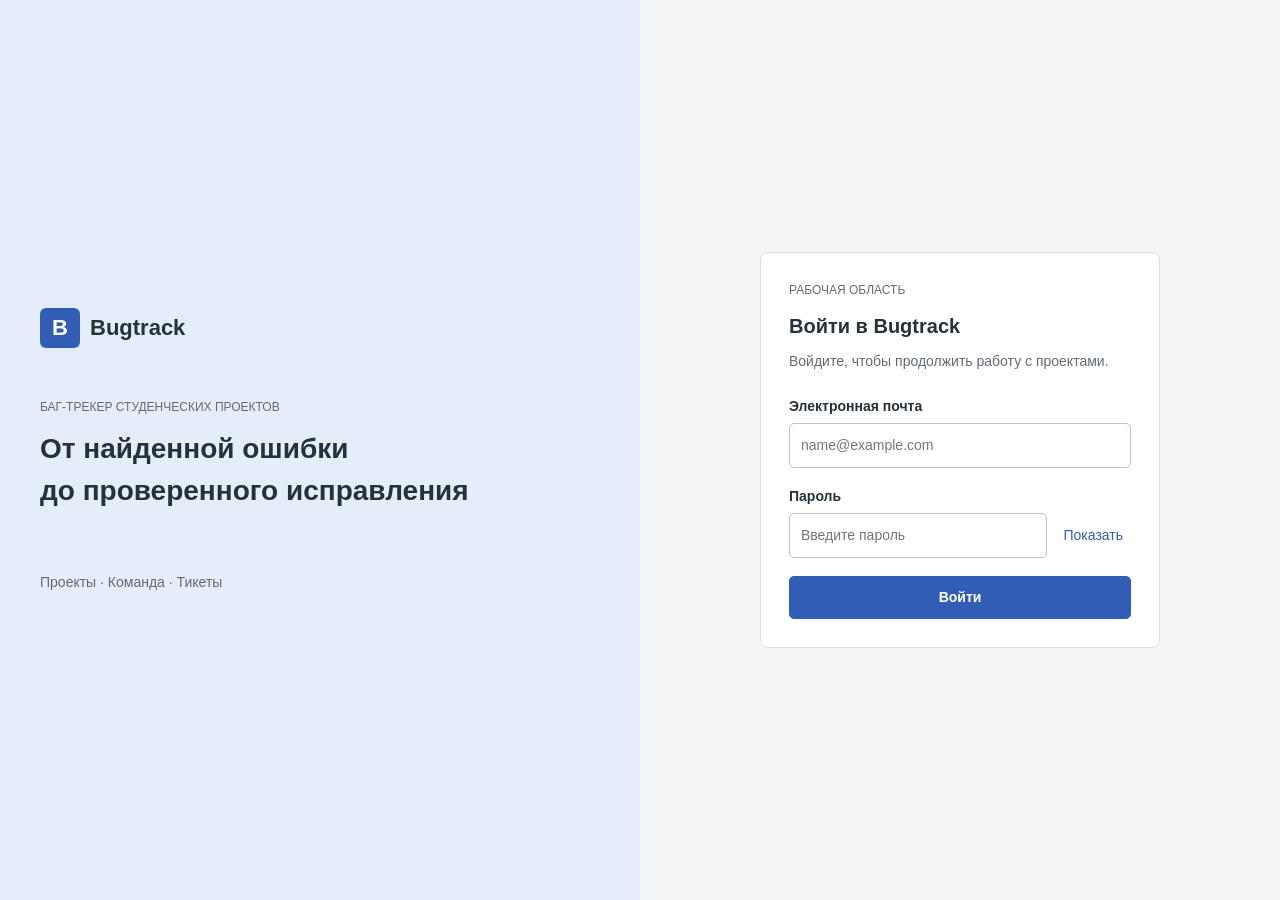
==== wwwroot/index.html @ 2fa844ab "first changes" ====
<!DOCTYPE html>
<html lang="ru">
<head>
    <meta charset="UTF-8">
    <meta name="viewport" content="width=device-width, initial-scale=1.0">
    <title>Вход — Bugtrack</title>
    <link rel="stylesheet" href="styles.css">
    <script src="app.js" defer></script>
</head>
<body class="login-page">
    <main class="login-layout">
        <section class="login-description">
            <a class="brand" href="index.html">
                <span class="brand-icon">B</span>
                <span>Bugtrack</span>
            </a>

            <div>
                <p class="eyebrow">БАГ-ТРЕКЕР СТУДЕНЧЕСКИХ ПРОЕКТОВ</p>
                <h1>От найденной ошибки<br>до проверенного исправления</h1>
            </div>

            <p class="login-footer">Проекты · Команда · Тикеты</p>
        </section>

        <section class="login-form-area">
            <div class="login-card">
                <p class="eyebrow">РАБОЧАЯ ОБЛАСТЬ</p>
                <h2>Войти в Bugtrack</h2>
                <p class="muted">
                    Войдите, чтобы продолжить работу с проектами.
                </p>

                <form id="login-form">
                    <div class="form-field">
                        <label for="email">Электронная почта</label>
                        <input
                            id="email"
                            type="email"
                            autocomplete="username"
                            placeholder="name@example.com"
                            required
                        >
                    </div>

                    <div class="form-field">
                        <label for="password">Пароль</label>

                        <div class="password-field">
                            <input
                                id="password"
                                type="password"
                                autocomplete="current-password"
                                placeholder="Введите пароль"
                                required
                            >

                            <button
                                id="toggle-password"
                                class="password-toggle"
                                type="button"
                                aria-controls="password"
                                aria-pressed="false"
                            >
                                Показать
                            </button>
                        </div>
                    </div>

                    <button class="button button-primary login-submit" type="submit">
                        Войти
                    </button>
                </form>
            </div>
        </section>
    </main>
</body>
</html>
---- wwwroot/styles.css ----
* {
    box-sizing: border-box;
}

body {
    margin: 0;
    font-family: Arial, sans-serif;
    font-size: 14px;
    line-height: 1.5;
    color: #263238;
    background: #f3f5f7;
}

h1,
h2,
p {
    margin: 0;
}

h1 {
    margin-bottom: 10px;
    font-size: 28px;
}

h2 {
    margin-bottom: 10px;
    font-size: 20px;
}

a {
    color: #315db5;
    text-underline-offset: 3px;
    overflow-wrap: anywhere;
}

button,
input {
    font: inherit;
}

.muted,
.breadcrumbs,
.project-description,
.form-note {
    color: #626b73;
}

.eyebrow,
.sidebar-label {
    margin-bottom: 12px;
    color: #626b73;
    font-size: 12px;
}

.brand {
    display: flex;
    align-items: center;
    gap: 10px;
    color: #263238;
    font-size: 22px;
    font-weight: bold;
    text-decoration: none;
}

.brand-icon,
.avatar,
.project-icon {
    display: flex;
    align-items: center;
    justify-content: center;
    flex-shrink: 0;
    width: 40px;
    height: 40px;
    border-radius: 6px;
    color: #315db5;
    background: #e6edfa;
    font-weight: bold;
}

.brand-icon {
    color: white;
    background: #315db5;
}

.button {
    display: inline-block;
    padding: 10px 16px;
    border: 1px solid #c9cfd6;
    border-radius: 5px;
    background: white;
    color: #263238;
    font-weight: bold;
    text-align: center;
    text-decoration: none;
    cursor: pointer;
}

.button-primary {
    border-color: #315db5;
    color: white;
    background: #315db5;
}

.button:hover:not(:disabled) {
    background: #e6edfa;
    color: #263238;
}

.button:disabled {
    opacity: 0.55;
    cursor: not-allowed;
}

a:focus-visible,
button:focus-visible,
input:focus-visible {
    outline: 2px solid #315db5;
    outline-offset: 3px;
}

.login-layout {
    display: flex;
    min-height: 100vh;
}

.login-description,
.login-form-area {
    display: flex;
    flex: 1;
    flex-direction: column;
    justify-content: center;
    padding: 40px;
}

.login-description {
    gap: 50px;
    background: #e6edfa;
}

.login-description-text {
    margin-top: 20px;
    color: #4c5969;
    font-size: 16px;
}

.login-footer {
    color: #626b73;
}

.login-card {
    width: 100%;
    max-width: 400px;
    margin: 0 auto;
    padding: 28px;
    border: 1px solid #d8dde3;
    border-radius: 8px;
    background: white;
}

.login-card form {
    margin-top: 24px;
}

.form-field {
    margin-bottom: 18px;
}

.form-field label {
    display: block;
    margin-bottom: 6px;
    font-weight: bold;
}

.form-field input {
    width: 100%;
    padding: 11px;
    border: 1px solid #b9c1ca;
    border-radius: 5px;
    background: white;
    color: #263238;
}

.password-field {
    display: flex;
    align-items: center;
    gap: 8px;
}

.password-field input {
    min-width: 0;
}

.password-toggle {
    padding: 8px;
    border: 0;
    background: transparent;
    color: #315db5;
    cursor: pointer;
}

.login-submit {
    width: 100%;
}

.app-layout {
    display: flex;
    min-height: 100vh;
}

.sidebar {
    display: flex;
    width: 210px;
    flex-shrink: 0;
    flex-direction: column;
    padding: 24px 16px;
    border-right: 1px solid #d8dde3;
    background: white;
}

.sidebar .brand {
    margin-bottom: 35px;
}

.navigation-link {
    display: block;
    padding: 10px;
    border-radius: 5px;
    color: #263238;
    text-decoration: none;
}

.navigation-link.active,
.navigation-link:hover {
    color: #315db5;
    background: #e6edfa;
}

.navigation-link span {
    margin-right: 8px;
}

.project-navigation-label {
    margin-top: 25px;
}

.sidebar-footer {
    margin-top: auto;
    padding-top: 30px;
    color: #626b73;
    font-size: 12px;
}

.workspace {
    flex: 1;
    min-width: 0;
}

.topbar,
.page-heading,
.user-menu,
.project-card-heading,
.project-card-footer,
.software-card,
.modal-heading {
    display: flex;
    align-items: center;
    justify-content: space-between;
    gap: 16px;
}

.topbar {
    padding: 20px 28px;
    border-bottom: 1px solid #d8dde3;
    background: white;
}

.user-info {
    display: flex;
    flex-direction: column;
    font-size: 12px;
}

.user-name {
    font-weight: bold;
}

.avatar {
    border-radius: 50%;
    font-size: 12px;
}

.page-content {
    padding: 30px;
}

.page-heading {
    margin-bottom: 26px;
}

.projects-grid {
    display: grid;
    grid-template-columns: repeat(3, minmax(0, 1fr));
    gap: 20px;
}

.project-card,
.software-card {
    padding: 22px;
    border: 1px solid #d8dde3;
    border-radius: 8px;
    background: white;
}

.project-card {
    display: flex;
    min-width: 0;
    flex-direction: column;
}

.project-card-heading {
    margin-bottom: 20px;
}

.project-card h2 {
    overflow-wrap: anywhere;
}

.icon-purple {
    color: #67439a;
    background: #eee6f7;
}

.icon-green {
    color: #28714e;
    background: #e3f1e8;
}

.badge,
.version-badge {
    padding: 4px 8px;
    border-radius: 4px;
    background: #eef1f4;
    color: #4c5969;
    font-size: 12px;
}

.project-statistics {
    display: flex;
    gap: 30px;
    margin: 24px 0;
}

.project-statistics div {
    display: flex;
    flex-direction: column;
}

.project-statistics strong {
    font-size: 22px;
}

.project-statistics span {
    color: #626b73;
}

.project-card-footer {
    flex-wrap: wrap;
    margin-top: auto;
    padding-top: 16px;
    border-top: 1px solid #d8dde3;
}

.team-avatars {
    display: flex;
    flex-wrap: wrap;
    gap: 4px;
}

.team-avatars span {
    padding: 5px;
    border-radius: 50%;
    background: #eef1f4;
    font-size: 10px;
}

.software-list {
    display: flex;
    flex-direction: column;
    gap: 16px;
}

.software-card-content,
.software-details,
.software-actions,
.modal-actions {
    display: flex;
    align-items: center;
    gap: 12px;
}

.software-card-content {
    min-width: 0;
}

.software-card-content>div {
    min-width: 0;
}

.software-card h2 {
    overflow-wrap: anywhere;
}

.software-details,
.software-actions {
    flex-wrap: wrap;
}

.software-details {
    color: #626b73;
    font-size: 13px;
}

.software-link {
    display: inline-block;
    margin-top: 12px;
}

.modal {
    width: 460px;
    max-width: calc(100% - 32px);
    max-height: 90vh;
    padding: 24px;
    overflow-y: auto;
    border: 1px solid #b9c1ca;
    border-radius: 8px;
    color: #263238;
    background: white;
}

.modal::backdrop {
    background: #00000066;
}

.modal-heading {
    align-items: flex-start;
    margin-bottom: 24px;
}

.modal-close {
    padding: 0 8px;
    border: 0;
    color: #626b73;
    background: transparent;
    font-size: 26px;
    cursor: pointer;
}

.modal-actions {
    flex-wrap: wrap;
    justify-content: flex-end;
    margin-top: 24px;
}

.visually-hidden {
    position: absolute;
    width: 1px;
    height: 1px;
    overflow: hidden;
    clip-path: inset(50%);
    white-space: nowrap;
}

@media (max-width: 1100px) {
    .projects-grid {
        grid-template-columns: repeat(2, minmax(0, 1fr));
    }

    .software-card {
        align-items: flex-start;
        flex-direction: column;
    }
}

@media (max-width: 700px) {

    .login-layout,
    .app-layout {
        flex-direction: column;
    }

    .login-description,
    .login-form-area {
        padding: 24px;
    }

    .login-description {
        gap: 24px;
    }

    .sidebar {
        width: 100%;
        border-right: 0;
        border-bottom: 1px solid #d8dde3;
    }

    .sidebar .brand {
        margin-bottom: 20px;
    }

    .sidebar-footer {
        display: none;
    }

    .topbar,
    .page-heading {
        align-items: flex-start;
        flex-direction: column;
    }

    .page-content {
        padding: 20px;
    }

    .projects-grid {
        grid-template-columns: 1fr;
    }

    .user-menu,
    .software-actions {
        flex-wrap: wrap;
    }
}
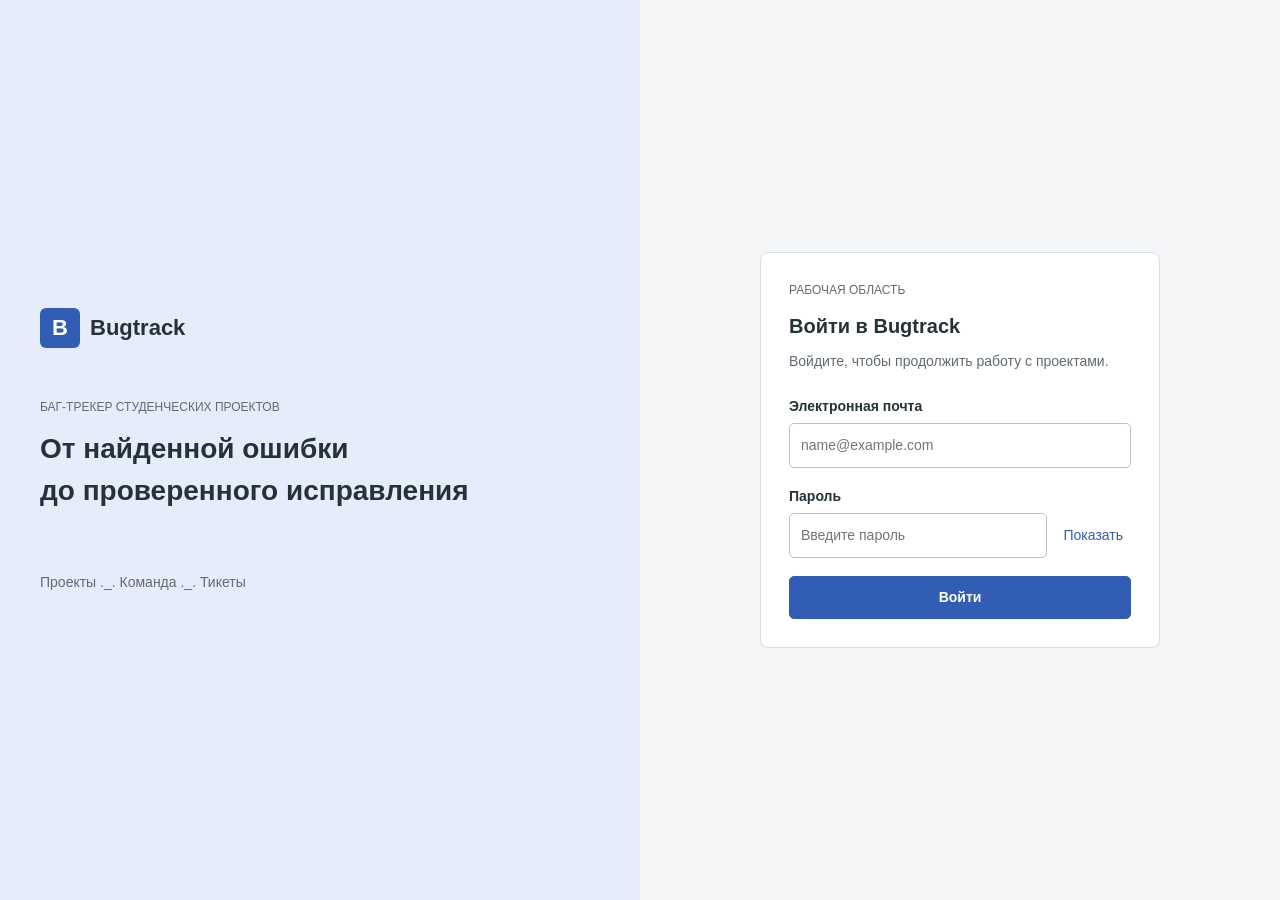
==== commit 15ca6e5b: "Front(не штурм)" ====
--- a/wwwroot/index.html
+++ b/wwwroot/index.html
@@ -20,7 +20,7 @@
                 <h1>От найденной ошибки<br>до проверенного исправления</h1>
             </div>
 
-            <p class="login-footer">Проекты · Команда · Тикеты</p>
+            <p class="login-footer">Проекты ._. Команда ._. Тикеты</p>
         </section>
 
         <section class="login-form-area">
--- a/wwwroot/styles.css
+++ b/wwwroot/styles.css
@@ -1,19 +1,15 @@
-* {
+*, * {
     box-sizing: border-box;
 }
 
 body {
     margin: 0;
-    font-family: Arial, sans-serif;
-    font-size: 14px;
-    line-height: 1.5;
+    font: 14px/1.5 Arial, sans-serif;
     color: #263238;
     background: #f3f5f7;
 }
 
-h1,
-h2,
-p {
+h1, h2, p {
     margin: 0;
 }
 
@@ -33,20 +29,15 @@
     overflow-wrap: anywhere;
 }
 
-button,
-input {
+button, input {
     font: inherit;
 }
 
-.muted,
-.breadcrumbs,
-.project-description,
-.form-note {
+.muted, .breadcrumbs, .project-description, .form-note {
     color: #626b73;
 }
 
-.eyebrow,
-.sidebar-label {
+.eyebrow, .sidebar-label {
     margin-bottom: 12px;
     color: #626b73;
     font-size: 12px;
@@ -62,9 +53,7 @@
     text-decoration: none;
 }
 
-.brand-icon,
-.avatar,
-.project-icon {
+.brand-icon, .avatar, .project-icon {
     display: flex;
     align-items: center;
     justify-content: center;
@@ -78,7 +67,7 @@
 }
 
 .brand-icon {
-    color: white;
+    color: #fff;
     background: #315db5;
 }
 
@@ -87,7 +76,7 @@
     padding: 10px 16px;
     border: 1px solid #c9cfd6;
     border-radius: 5px;
-    background: white;
+    background: #fff;
     color: #263238;
     font-weight: bold;
     text-align: center;
@@ -97,7 +86,7 @@
 
 .button-primary {
     border-color: #315db5;
-    color: white;
+    color: #fff;
     background: #315db5;
 }
 
@@ -107,13 +96,11 @@
 }
 
 .button:disabled {
-    opacity: 0.55;
+    opacity: .55;
     cursor: not-allowed;
 }
 
-a:focus-visible,
-button:focus-visible,
-input:focus-visible {
+a:focus-visible, button:focus-visible, input:focus-visible {
     outline: 2px solid #315db5;
     outline-offset: 3px;
 }
@@ -123,8 +110,7 @@
     min-height: 100vh;
 }
 
-.login-description,
-.login-form-area {
+.login-description, .login-form-area {
     display: flex;
     flex: 1;
     flex-direction: column;
@@ -154,31 +140,31 @@
     padding: 28px;
     border: 1px solid #d8dde3;
     border-radius: 8px;
-    background: white;
-}
-
-.login-card form {
-    margin-top: 24px;
-}
+    background: #fff;
+}
+
+    .login-card form {
+        margin-top: 24px;
+    }
 
 .form-field {
     margin-bottom: 18px;
 }
 
-.form-field label {
-    display: block;
-    margin-bottom: 6px;
-    font-weight: bold;
-}
-
-.form-field input {
-    width: 100%;
-    padding: 11px;
-    border: 1px solid #b9c1ca;
-    border-radius: 5px;
-    background: white;
-    color: #263238;
-}
+    .form-field label {
+        display: block;
+        margin-bottom: 6px;
+        font-weight: bold;
+    }
+
+    .form-field input {
+        width: 100%;
+        padding: 11px;
+        border: 1px solid #b9c1ca;
+        border-radius: 5px;
+        background: #fff;
+        color: #263238;
+    }
 
 .password-field {
     display: flex;
@@ -186,9 +172,9 @@
     gap: 8px;
 }
 
-.password-field input {
-    min-width: 0;
-}
+    .password-field input {
+        min-width: 0;
+    }
 
 .password-toggle {
     padding: 8px;
@@ -214,12 +200,12 @@
     flex-direction: column;
     padding: 24px 16px;
     border-right: 1px solid #d8dde3;
-    background: white;
-}
-
-.sidebar .brand {
-    margin-bottom: 35px;
-}
+    background: #fff;
+}
+
+    .sidebar .brand {
+        margin-bottom: 35px;
+    }
 
 .navigation-link {
     display: block;
@@ -229,15 +215,14 @@
     text-decoration: none;
 }
 
-.navigation-link.active,
-.navigation-link:hover {
-    color: #315db5;
-    background: #e6edfa;
-}
-
-.navigation-link span {
-    margin-right: 8px;
-}
+    .navigation-link.active, .navigation-link:hover {
+        color: #315db5;
+        background: #e6edfa;
+    }
+
+    .navigation-link span {
+        margin-right: 8px;
+    }
 
 .project-navigation-label {
     margin-top: 25px;
@@ -255,13 +240,7 @@
     min-width: 0;
 }
 
-.topbar,
-.page-heading,
-.user-menu,
-.project-card-heading,
-.project-card-footer,
-.software-card,
-.modal-heading {
+.topbar, .page-heading, .user-menu, .project-card-heading, .project-card-footer, .software-card, .modal-heading {
     display: flex;
     align-items: center;
     justify-content: space-between;
@@ -271,7 +250,7 @@
 .topbar {
     padding: 20px 28px;
     border-bottom: 1px solid #d8dde3;
-    background: white;
+    background: #fff;
 }
 
 .user-info {
@@ -303,12 +282,11 @@
     gap: 20px;
 }
 
-.project-card,
-.software-card {
+.project-card, .software-card {
     padding: 22px;
     border: 1px solid #d8dde3;
     border-radius: 8px;
-    background: white;
+    background: #fff;
 }
 
 .project-card {
@@ -321,7 +299,7 @@
     margin-bottom: 20px;
 }
 
-.project-card h2 {
+.project-card h2, .software-card h2 {
     overflow-wrap: anywhere;
 }
 
@@ -335,8 +313,7 @@
     background: #e3f1e8;
 }
 
-.badge,
-.version-badge {
+.badge, .version-badge {
     padding: 4px 8px;
     border-radius: 4px;
     background: #eef1f4;
@@ -350,18 +327,18 @@
     margin: 24px 0;
 }
 
-.project-statistics div {
-    display: flex;
-    flex-direction: column;
-}
-
-.project-statistics strong {
-    font-size: 22px;
-}
-
-.project-statistics span {
-    color: #626b73;
-}
+    .project-statistics div {
+        display: flex;
+        flex-direction: column;
+    }
+
+    .project-statistics strong {
+        font-size: 22px;
+    }
+
+    .project-statistics span {
+        color: #626b73;
+    }
 
 .project-card-footer {
     flex-wrap: wrap;
@@ -376,12 +353,12 @@
     gap: 4px;
 }
 
-.team-avatars span {
-    padding: 5px;
-    border-radius: 50%;
-    background: #eef1f4;
-    font-size: 10px;
-}
+    .team-avatars span {
+        padding: 5px;
+        border-radius: 50%;
+        background: #eef1f4;
+        font-size: 10px;
+    }
 
 .software-list {
     display: flex;
@@ -389,29 +366,17 @@
     gap: 16px;
 }
 
-.software-card-content,
-.software-details,
-.software-actions,
-.modal-actions {
+.software-card-content, .software-details, .software-actions, .modal-actions {
     display: flex;
     align-items: center;
     gap: 12px;
 }
 
-.software-card-content {
-    min-width: 0;
-}
-
-.software-card-content>div {
-    min-width: 0;
-}
-
-.software-card h2 {
-    overflow-wrap: anywhere;
-}
-
-.software-details,
-.software-actions {
+    .software-card-content, .software-card-content > div {
+        min-width: 0;
+    }
+
+.software-details, .software-actions {
     flex-wrap: wrap;
 }
 
@@ -434,12 +399,12 @@
     border: 1px solid #b9c1ca;
     border-radius: 8px;
     color: #263238;
-    background: white;
-}
-
-.modal::backdrop {
-    background: #00000066;
-}
+    background: #fff;
+}
+
+    .modal::backdrop {
+        background: #0006;
+    }
 
 .modal-heading {
     align-items: flex-start;
@@ -482,14 +447,11 @@
 }
 
 @media (max-width: 700px) {
-
-    .login-layout,
-    .app-layout {
+    .login-layout, .app-layout {
         flex-direction: column;
     }
 
-    .login-description,
-    .login-form-area {
+    .login-description, .login-form-area {
         padding: 24px;
     }
 
@@ -503,16 +465,15 @@
         border-bottom: 1px solid #d8dde3;
     }
 
-    .sidebar .brand {
-        margin-bottom: 20px;
-    }
+        .sidebar .brand {
+            margin-bottom: 20px;
+        }
 
     .sidebar-footer {
         display: none;
     }
 
-    .topbar,
-    .page-heading {
+    .topbar, .page-heading {
         align-items: flex-start;
         flex-direction: column;
     }
@@ -525,8 +486,1346 @@
         grid-template-columns: 1fr;
     }
 
-    .user-menu,
-    .software-actions {
+    .user-menu, .software-actions {
         flex-wrap: wrap;
     }
-}+}
+
+.project-page {
+    color: #202c42;
+    background: #f6f7fc;
+    font-size: 13px;
+}
+
+    .project-page h1 {
+        margin-bottom: 6px;
+        font-size: 25px;
+    }
+
+    .project-page .sidebar {
+        width: 200px;
+        border-color: #eef0f5;
+    }
+
+    .project-page .brand {
+        gap: 9px;
+        font-size: 20px;
+    }
+
+    .project-page .brand-icon {
+        width: 29px;
+        height: 29px;
+        color: #fff;
+        background: #3e63f0;
+        font-size: 22px;
+    }
+
+    .project-page .sidebar-label {
+        margin-bottom: 12px;
+        font-size: 9px;
+    }
+
+    .project-page .navigation-link {
+        margin-bottom: 5px;
+        padding: 10px 12px;
+        font-size: 12px;
+    }
+
+        .project-page .navigation-link.active {
+            color: #3e63f0;
+            background: #edf1ff;
+        }
+
+.current-project {
+    margin-bottom: 20px;
+    padding-left: 12px;
+    font-weight: bold;
+}
+
+.project-page .topbar {
+    min-height: 70px;
+    padding: 16px 36px;
+    border: 0;
+}
+
+.project-page .breadcrumbs {
+    font-size: 11px;
+}
+
+.project-page .avatar {
+    width: 34px;
+    height: 34px;
+    color: #3e63f0;
+    background: #eef2ff;
+}
+
+.project-page .user-menu {
+    gap: 10px;
+}
+
+.project-page .user-info {
+    font-size: 11px;
+}
+
+.project-page .page-content {
+    max-width: 1440px;
+    margin: 0 auto;
+    padding: 32px 36px;
+}
+
+.project-page .page-heading {
+    align-items: flex-start;
+    margin-bottom: 22px;
+}
+
+    .project-page .page-heading .muted {
+        font-size: 12px;
+    }
+
+.project-page .button {
+    padding: 10px 20px;
+    border-color: #e2e6ef;
+    font-size: 12px;
+}
+
+.project-page .button-primary {
+    color: #fff;
+    border-color: #3e63f0;
+    background: #3e63f0;
+}
+
+    .project-page .button-primary:hover {
+        color: #fff;
+        background: #3052d7;
+    }
+
+.project-tabs {
+    display: flex;
+    gap: 35px;
+    margin-bottom: 24px;
+    border-bottom: 1px solid #e3e7ef;
+}
+
+.project-tab {
+    padding: 10px 4px 13px;
+    border-bottom: 2px solid transparent;
+    color: #718096;
+    font-size: 12px;
+    text-decoration: none;
+}
+
+    .project-tab.active {
+        color: #3e63f0;
+        border-color: #3e63f0;
+    }
+
+.ticket-statistics {
+    display: grid;
+    grid-template-columns: repeat(4, minmax(0, 1fr));
+    gap: 16px;
+    margin-bottom: 22px;
+}
+
+.stat-card {
+    display: flex;
+    flex-direction: column;
+    gap: 3px;
+    padding: 18px;
+    border: 1px solid #e4e8f0;
+    border-radius: 7px;
+    background: #fff;
+}
+
+    .stat-card strong {
+        font-size: 25px;
+    }
+
+    .stat-card span {
+        color: #7e899b;
+        font-size: 11px;
+    }
+
+    .stat-card:nth-child(2) strong {
+        color: #3e63f0;
+    }
+
+    .stat-card:nth-child(3) strong {
+        color: #9763bd;
+    }
+
+    .stat-card:nth-child(4) strong {
+        color: #28896c;
+    }
+
+.content-panel {
+    min-width: 0;
+    padding: 24px;
+    border: 1px solid #e4e8f0;
+    border-radius: 8px;
+    background: #fff;
+}
+
+.ticket-panel {
+    padding: 18px;
+}
+
+.ticket-filters {
+    display: grid;
+    grid-template-columns: 2fr 1.3fr 1fr 1fr auto;
+    align-items: end;
+    gap: 12px;
+    margin-bottom: 18px;
+}
+
+.filter-field {
+    min-width: 0;
+}
+
+    .filter-field label {
+        display: block;
+        margin-bottom: 7px;
+        color: #748096;
+        font-size: 11px;
+    }
+
+.ticket-filters input, .ticket-filters select {
+    width: 100%;
+    min-width: 0;
+    min-height: 37px;
+    padding: 9px 11px;
+    border: 1px solid #dce1e9;
+    border-radius: 5px;
+    color: #26334a;
+    background: #fff;
+    font: inherit;
+    font-size: 12px;
+}
+
+    .ticket-filters input::placeholder {
+        color: #8a93a3;
+    }
+
+.ticket-filters select {
+    cursor: pointer;
+}
+
+    .ticket-filters select:focus-visible {
+        outline: 2px solid #3e63f0;
+        outline-offset: 2px;
+    }
+
+.text-button {
+    padding: 5px 0;
+    border: 0;
+    color: #3e63f0;
+    background: transparent;
+    font: inherit;
+    font-size: 11px;
+    cursor: pointer;
+}
+
+.reset-filters {
+    padding: 10px 4px;
+}
+
+.list-tabs {
+    display: flex;
+    gap: 24px;
+    margin-bottom: 12px;
+}
+
+.list-tab {
+    padding: 7px 0;
+    border: 0;
+    color: #7e899b;
+    background: transparent;
+    font: inherit;
+    font-size: 11px;
+    cursor: pointer;
+}
+
+    .list-tab.active {
+        color: #3e63f0;
+        font-weight: bold;
+    }
+
+.table-scroll {
+    overflow-x: auto;
+}
+
+.data-table {
+    width: 100%;
+    border-collapse: collapse;
+    text-align: left;
+}
+
+    .data-table th {
+        padding: 10px 12px;
+        color: #7e899b;
+        background: #f6f7fb;
+        font-size: 9px;
+        font-weight: normal;
+        text-transform: uppercase;
+    }
+
+    .data-table td {
+        padding: 13px 12px;
+        border-bottom: 1px solid #edf0f5;
+        color: #758095;
+        font-size: 11px;
+    }
+
+    .data-table tr:last-child td {
+        border-bottom: 0;
+    }
+
+.tickets-table {
+    min-width: 740px;
+}
+
+    .tickets-table th:first-child {
+        width: 44%;
+    }
+
+.ticket-title {
+    display: block;
+    color: #26334a;
+    font-size: 12px;
+}
+
+.ticket-code {
+    display: block;
+    margin-top: 3px;
+    color: #97a0b1;
+    font-size: 10px;
+}
+
+.data-table .priority-text {
+    color: #b67a5d;
+}
+
+.status-badge {
+    display: inline-block;
+    padding: 4px 9px;
+    border-radius: 4px;
+    font-size: 10px;
+    font-weight: bold;
+    white-space: nowrap;
+}
+
+.status-new {
+    color: #7c8898;
+    background: #edf0f5;
+}
+
+.status-progress {
+    color: #4166d9;
+    background: #eaf0ff;
+}
+
+.status-review {
+    color: #9368ba;
+    background: #f1eaff;
+}
+
+.status-revision {
+    color: #b47b27;
+    background: #fff1d9;
+}
+
+.status-closed {
+    color: #28896c;
+    background: #e6f5ee;
+}
+
+.table-footer {
+    display: flex;
+    justify-content: space-between;
+    margin-top: 18px;
+    padding: 0 12px;
+    color: #8a95a6;
+    font-size: 10px;
+}
+
+.empty-state {
+    padding: 45px 15px;
+    color: #7e899b;
+    text-align: center;
+}
+
+    .empty-state h2 {
+        margin-bottom: 5px;
+        color: #26334a;
+        font-size: 16px;
+    }
+
+.page-message {
+    margin-bottom: 20px;
+    padding: 12px 16px;
+    border-radius: 5px;
+    color: #28896c;
+    background: #e6f5ee;
+    font-size: 12px;
+}
+
+[hidden] {
+    display: none !important;
+}
+
+@media (max-width: 1100px) {
+    .project-page .sidebar {
+        width: 175px;
+    }
+
+    .project-page .page-content {
+        padding: 24px;
+    }
+
+    .ticket-filters {
+        grid-template-columns: repeat(2, minmax(0, 1fr));
+    }
+
+    .reset-filters {
+        justify-self: start;
+    }
+}
+
+@media (max-width: 800px) {
+    .ticket-statistics {
+        grid-template-columns: repeat(2, minmax(0, 1fr));
+    }
+}
+
+@media (max-width: 700px) {
+    .project-page .sidebar {
+        width: 100%;
+        padding: 18px;
+    }
+
+        .project-page .sidebar .brand {
+            margin-bottom: 15px;
+        }
+
+        .project-page .sidebar nav {
+            display: flex;
+            flex-wrap: wrap;
+            gap: 8px;
+        }
+
+    .project-page .topbar {
+        padding: 15px 20px;
+    }
+
+    .project-page .page-content {
+        padding: 20px 16px;
+    }
+
+    .project-page .page-heading {
+        flex-direction: column;
+        gap: 14px;
+    }
+
+    .project-tabs {
+        gap: 26px;
+    }
+}
+
+.team-panel h2 {
+    margin-bottom: 20px;
+    font-size: 16px;
+}
+
+.members-table {
+    min-width: 660px;
+}
+
+    .members-table th:first-child {
+        width: 45%;
+    }
+
+    .members-table th:nth-child(2) {
+        width: 25%;
+    }
+
+    .members-table td {
+        padding-top: 16px;
+        padding-bottom: 16px;
+    }
+
+.member-identity {
+    display: flex;
+    align-items: center;
+    gap: 13px;
+}
+
+    .member-identity strong {
+        color: #26334a;
+        font-size: 12px;
+    }
+
+.member-email {
+    display: block;
+    margin-top: 2px;
+    color: #95a0b0;
+    font-size: 10px;
+}
+
+.role-manager {
+    color: #9368ba;
+    background: #f1eaff;
+}
+
+.role-member {
+    color: #4166d9;
+    background: #eaf0ff;
+}
+
+.member-actions {
+    display: flex;
+    align-items: center;
+    gap: 20px;
+}
+
+.role-select {
+    width: 125px;
+    min-height: 30px;
+    padding: 4px 7px;
+    border: 1px solid #edf0f5;
+    border-radius: 5px;
+    color: #4166d9;
+    background: #fff;
+    font: inherit;
+    font-size: 10px;
+    cursor: pointer;
+}
+
+    .role-select:focus-visible {
+        outline: 2px solid #3e63f0;
+        outline-offset: 2px;
+    }
+
+.danger-button {
+    color: #c7747a;
+}
+
+    .danger-button:hover {
+        color: #a74650;
+        text-decoration: underline;
+    }
+
+@media (max-width: 700px) {
+    .member-actions {
+        gap: 10px;
+    }
+
+    .team-panel {
+        padding: 16px;
+    }
+}
+
+.project-page .software-card {
+    display: flex;
+    align-items: stretch;
+    justify-content: space-between;
+    gap: 24px;
+    padding: 24px;
+    border: 1px solid #e4e8f0;
+    border-radius: 8px;
+    background: #fff;
+}
+
+.software-information {
+    flex: 1;
+    min-width: 0;
+}
+
+.project-page .software-card h2 {
+    margin-bottom: 6px;
+    color: #26334a;
+    font-size: 16px;
+}
+
+.project-page .software-card .muted {
+    font-size: 12px;
+}
+
+.project-page .software-details {
+    display: flex;
+    align-items: center;
+    flex-wrap: wrap;
+    gap: 20px;
+    margin-top: 18px;
+    color: #8a95a6;
+    font-size: 10px;
+}
+
+.project-page .version-badge {
+    padding: 4px 8px;
+    border-radius: 4px;
+    color: #4166d9;
+    background: #eaf0ff;
+    font-size: 10px;
+}
+
+.project-page .software-link {
+    display: inline-block;
+    margin-top: 20px;
+    color: #4166d9;
+    font-size: 11px;
+    text-decoration: none;
+    overflow-wrap: anywhere;
+}
+
+    .project-page .software-link:hover {
+        text-decoration: underline;
+    }
+
+.project-page .software-actions {
+    display: flex;
+    flex-shrink: 0;
+    flex-direction: column;
+    align-items: stretch;
+    justify-content: space-between;
+    gap: 20px;
+}
+
+    .project-page .software-actions .button {
+        min-width: 140px;
+    }
+
+.project-page .button-secondary:hover {
+    color: #3e63f0;
+    background: #f4f6ff;
+}
+
+@media (max-width: 700px) {
+    .project-page .software-card {
+        flex-direction: column;
+        gap: 20px;
+        padding: 18px;
+    }
+
+    .project-page .software-actions {
+        flex-direction: row;
+        flex-wrap: wrap;
+        justify-content: flex-start;
+        gap: 10px;
+    }
+}
+
+.ticket-form-grid {
+    display: grid;
+    grid-template-columns: minmax(0, 1.8fr) minmax(270px, 1fr);
+    align-items: stretch;
+    gap: 20px;
+}
+
+    .ticket-form-grid > .content-panel {
+        min-width: 0;
+    }
+
+    .ticket-form-grid h2 {
+        margin-bottom: 23px;
+        font-size: 15px;
+    }
+
+.project-page .form-field {
+    min-width: 0;
+    margin-bottom: 19px;
+}
+
+    .project-page .form-field label, .project-page .field-label {
+        display: block;
+        margin-bottom: 7px;
+        color: #748096;
+        font-size: 11px;
+        font-weight: normal;
+    }
+
+    .project-page .form-field input, .project-page .form-field select, .project-page .form-field textarea {
+        width: 100%;
+        min-width: 0;
+        padding: 10px 11px;
+        border: 1px solid #dce1e9;
+        border-radius: 5px;
+        color: #26334a;
+        background: #fff;
+        font: inherit;
+        font-size: 12px;
+    }
+
+    .project-page .form-field input, .project-page .form-field select {
+        min-height: 38px;
+    }
+
+    .project-page .form-field textarea {
+        display: block;
+        resize: vertical;
+        line-height: 1.6;
+    }
+
+        .project-page .form-field input::placeholder, .project-page .form-field textarea::placeholder {
+            color: #8a93a3;
+        }
+
+    .project-page .form-field select {
+        cursor: pointer;
+    }
+
+        .project-page .form-field input:focus-visible, .project-page .form-field select:focus-visible, .project-page .form-field textarea:focus-visible {
+            outline: 2px solid #3e63f0;
+            outline-offset: 2px;
+        }
+
+.result-fields {
+    display: grid;
+    grid-template-columns: repeat(2, minmax(0, 1fr));
+    gap: 15px;
+}
+
+    .result-fields textarea {
+        min-height: 120px;
+    }
+
+.project-page .form-note {
+    color: #8a95a6;
+    font-size: 10px;
+}
+
+.ticket-description > .form-note {
+    margin-top: 20px;
+}
+
+.file-picker {
+    position: relative;
+    padding: 16px;
+    border: 1px solid #e4e8f0;
+    border-radius: 5px;
+    background: #f6f7fc;
+}
+
+    .file-picker:focus-within {
+        outline: 2px solid #3e63f0;
+        outline-offset: 2px;
+    }
+
+.project-page .form-field .file-button {
+    display: inline-block;
+    margin-bottom: 12px;
+    color: #3e63f0;
+    font-size: 12px;
+    font-weight: bold;
+    cursor: pointer;
+}
+
+.file-button:hover {
+    text-decoration: underline;
+}
+
+.project-page .form-field input.visually-hidden {
+    position: absolute;
+    width: 1px;
+    height: 1px;
+    min-height: 0;
+    padding: 0;
+    overflow: hidden;
+    border: 0;
+    clip-path: inset(50%);
+}
+
+.attachment-list {
+    display: flex;
+    flex-direction: column;
+    gap: 9px;
+    margin: 16px 0 0;
+    padding: 0;
+    list-style: none;
+}
+
+    .attachment-list li {
+        display: flex;
+        align-items: center;
+        justify-content: space-between;
+        gap: 10px;
+        padding: 11px;
+        border: 1px solid #e4e8f0;
+        border-radius: 5px;
+    }
+
+        .attachment-list li > div {
+            min-width: 0;
+        }
+
+    .attachment-list strong {
+        display: block;
+        font-size: 11px;
+        font-weight: normal;
+        overflow-wrap: anywhere;
+    }
+
+    .attachment-list span {
+        display: block;
+        margin-top: 3px;
+        color: #8a95a6;
+        font-size: 10px;
+    }
+
+.remove-file {
+    padding: 3px 6px;
+    border: 0;
+    color: #8a95a6;
+    background: transparent;
+    font-size: 18px;
+    cursor: pointer;
+}
+
+    .remove-file:hover {
+        color: #b94e58;
+    }
+
+.field-error {
+    margin-top: 10px;
+    color: #b94e58;
+    font-size: 11px;
+}
+
+.form-actions {
+    display: flex;
+    justify-content: flex-end;
+    gap: 12px;
+    margin-top: 20px;
+}
+
+@media (max-width: 800px) {
+    .ticket-form-grid {
+        grid-template-columns: minmax(0, 1fr);
+    }
+}
+
+@media (max-width: 700px) {
+    .ticket-form-grid > .content-panel {
+        padding: 18px;
+    }
+
+    .result-fields {
+        grid-template-columns: minmax(0, 1fr);
+        gap: 0;
+    }
+
+    .form-actions {
+        flex-wrap: wrap;
+    }
+}
+
+.project-page .modal {
+    width: 460px;
+    max-width: calc(100% - 32px);
+    max-height: 90vh;
+    padding: 25px;
+    overflow-y: auto;
+    border: 0;
+    border-radius: 9px;
+    color: #26334a;
+    background: white;
+}
+
+    .project-page .modal::backdrop {
+        background: #677da040;
+    }
+
+.project-page .modal-heading {
+    display: flex;
+    align-items: flex-start;
+    justify-content: space-between;
+    gap: 16px;
+    margin-bottom: 24px;
+}
+
+    .project-page .modal-heading h2 {
+        margin-bottom: 7px;
+        font-size: 19px;
+    }
+
+    .project-page .modal-heading .muted {
+        font-size: 11px;
+    }
+
+.project-page .modal-close {
+    padding: 0 6px;
+    border: 0;
+    color: #8a95a6;
+    background: transparent;
+    font-size: 24px;
+    line-height: 1;
+    cursor: pointer;
+}
+
+    .project-page .modal-close:hover {
+        color: #26334a;
+    }
+
+.project-page .modal-actions {
+    display: flex;
+    flex-wrap: wrap;
+    justify-content: flex-end;
+    gap: 12px;
+    margin-top: 24px;
+}
+
+.create-project-dialog {
+    width: 460px;
+    max-width: calc(100% - 32px);
+    max-height: 90vh;
+    padding: 25px;
+    overflow-y: auto;
+    border: 0;
+    border-radius: 9px;
+    color: #26334a;
+    background: white;
+}
+
+    .create-project-dialog::backdrop {
+        background: #677da040;
+    }
+
+    .create-project-dialog .modal-heading {
+        display: flex;
+        align-items: flex-start;
+        justify-content: space-between;
+        gap: 16px;
+        margin-bottom: 24px;
+    }
+
+    .create-project-dialog h2 {
+        margin-bottom: 7px;
+        font-size: 19px;
+    }
+
+    .create-project-dialog .muted {
+        font-size: 11px;
+    }
+
+    .create-project-dialog .modal-close {
+        padding: 0 6px;
+        border: 0;
+        color: #8a95a6;
+        background: transparent;
+        font-size: 24px;
+        line-height: 1;
+        cursor: pointer;
+    }
+
+    .create-project-dialog .form-field {
+        margin-bottom: 19px;
+    }
+
+    .create-project-dialog label {
+        display: block;
+        margin-bottom: 7px;
+        color: #748096;
+        font-size: 11px;
+        font-weight: normal;
+    }
+
+    .create-project-dialog input,
+    .create-project-dialog textarea {
+        display: block;
+        width: 100%;
+        min-width: 0;
+        padding: 10px 11px;
+        border: 1px solid #dce1e9;
+        border-radius: 5px;
+        color: #26334a;
+        background: white;
+        font: inherit;
+        font-size: 12px;
+    }
+
+    .create-project-dialog textarea {
+        resize: vertical;
+        line-height: 1.6;
+    }
+
+        .create-project-dialog input:focus-visible,
+        .create-project-dialog textarea:focus-visible {
+            outline: 2px solid #3e63f0;
+            outline-offset: 2px;
+        }
+
+    .create-project-dialog .modal-actions {
+        display: flex;
+        flex-wrap: wrap;
+        justify-content: flex-end;
+        gap: 12px;
+        margin-top: 24px;
+    }
+
+    .create-project-dialog .button {
+        padding: 10px 18px;
+        font-size: 12px;
+    }
+
+    .create-project-dialog .button-primary {
+        border-color: #3e63f0;
+        color: white;
+        background: #3e63f0;
+    }
+
+        .create-project-dialog .button-primary:hover {
+            color: white;
+            background: #3052d7;
+        }
+
+.ticket-card-grid {
+    display: grid;
+    grid-template-columns: minmax(0, 1.9fr) minmax(280px, 1fr);
+    align-items: start;
+    gap: 20px;
+}
+
+.ticket-section h2,
+.ticket-management h2,
+.ticket-history h2 {
+    margin-bottom: 20px;
+    font-size: 15px;
+}
+
+.ticket-section h3 {
+    margin: 22px 0 7px;
+    color: #748096;
+    font-size: 11px;
+    font-weight: normal;
+}
+
+.ticket-section p,
+.ticket-section ol {
+    color: #26334a;
+    font-size: 12px;
+    line-height: 1.7;
+}
+
+.ticket-section ol {
+    margin: 0;
+    padding-left: 20px;
+}
+
+.ticket-attachment {
+    margin-top: 10px;
+    padding: 12px;
+    border-radius: 5px;
+    background: #f6f7fc;
+}
+
+    .ticket-attachment strong {
+        display: block;
+        color: #4166d9;
+        font-size: 11px;
+        font-weight: normal;
+        overflow-wrap: anywhere;
+    }
+
+    .ticket-attachment span {
+        display: block;
+        margin-top: 4px;
+        color: #8a95a6;
+        font-size: 10px;
+    }
+
+.ticket-meta {
+    margin-bottom: 20px;
+    color: #8a95a6;
+    font-size: 11px;
+}
+
+.ticket-management .button {
+    width: 100%;
+    margin-top: 14px;
+}
+
+.ticket-history {
+    margin-top: 20px;
+}
+
+.history-list {
+    margin: 0;
+    padding: 0;
+    list-style: none;
+}
+
+    .history-list li {
+        display: flex;
+        align-items: baseline;
+        gap: 24px;
+        padding: 7px 0;
+        color: #26334a;
+        font-size: 11px;
+    }
+
+    .history-list time {
+        flex-shrink: 0;
+        min-width: 80px;
+        color: #8a95a6;
+        font-size: 10px;
+    }
+
+.ticket-title {
+    text-decoration: none;
+}
+
+a.ticket-title:hover {
+    text-decoration: underline;
+}
+
+@media (max-width: 800px) {
+    .ticket-card-grid {
+        grid-template-columns: minmax(0, 1fr);
+    }
+}
+
+@media (max-width: 700px) {
+    .history-list li {
+        flex-direction: column;
+        gap: 4px;
+    }
+}
+
+.ticket-review h2 {
+    margin-bottom: 20px;
+    font-size: 15px;
+}
+
+.ticket-review h3 {
+    margin: 20px 0 8px;
+    color: #26334a;
+    font-size: 12px;
+}
+
+.review-details {
+    margin-top: 4px;
+    color: #26334a;
+    font-size: 11px;
+}
+
+.review-result {
+    color: #26334a;
+    font-size: 12px;
+    line-height: 1.7;
+}
+
+.review-build {
+    margin-top: 12px;
+    color: #748096;
+    font-size: 11px;
+}
+
+.fix-reference {
+    margin-top: 10px;
+    color: #4166d9;
+    font-size: 11px;
+    overflow-wrap: anywhere;
+}
+
+.ticket-review form {
+    margin-top: 22px;
+}
+
+.review-actions {
+    display: flex;
+    flex-direction: column;
+    gap: 10px;
+}
+
+    .review-actions .button {
+        width: 100%;
+    }
+
+.project-page .form-field textarea[aria-invalid="true"] {
+    border-color: #b94e58;
+}
+
+.ticket-side-panels {
+    display: flex;
+    min-width: 0;
+    flex-direction: column;
+    gap: 20px;
+}
+
+.ticket-planning h2,
+.ticket-work h2 {
+    margin-bottom: 20px;
+    font-size: 15px;
+}
+
+.ticket-badges {
+    display: flex;
+    flex-wrap: wrap;
+    gap: 10px;
+    margin-bottom: 20px;
+}
+
+.priority-high {
+    color: #bd6579;
+    background: #fcecf1;
+}
+
+.ticket-planning h3 {
+    margin: 18px 0 6px;
+    color: #748096;
+    font-size: 11px;
+    font-weight: normal;
+}
+
+.ticket-planning p {
+    color: #26334a;
+    font-size: 12px;
+    line-height: 1.7;
+}
+
+.work-description {
+    margin-bottom: 12px;
+    color: #26334a;
+    font-size: 12px;
+    font-weight: bold;
+}
+
+.work-hint {
+    margin-bottom: 22px;
+    color: #8a95a6;
+    font-size: 11px;
+    line-height: 1.7;
+}
+
+.ticket-work .button {
+    width: 100%;
+}
+
+.review-ticket {
+    margin-bottom: 22px;
+    color: #8a95a6;
+    font-size: 11px;
+    line-height: 1.6;
+}
+
+.review-notice {
+    margin-top: 20px;
+    padding: 12px;
+    border-radius: 5px;
+    color: #4166d9;
+    background: #edf1ff;
+    font-size: 11px;
+    line-height: 1.6;
+}
+
+    .review-notice p + p {
+        margin-top: 4px;
+        color: #748096;
+        font-size: 10px;
+    }
+
+.support-chat {
+    display: flex;
+    height: 65vh;
+    min-height: 420px;
+    flex-direction: column;
+    overflow: hidden;
+    border: 1px solid #e4e8f0;
+    border-radius: 8px;
+    background: white;
+}
+
+.support-chat-header {
+    display: flex;
+    flex-shrink: 0;
+    align-items: center;
+    gap: 12px;
+    padding: 18px 22px;
+    border-bottom: 1px solid #edf0f5;
+}
+
+    .support-chat-header h2 {
+        margin-bottom: 3px;
+        color: #26334a;
+        font-size: 14px;
+    }
+
+    .support-chat-header p {
+        color: #8a95a6;
+        font-size: 11px;
+    }
+
+.support-messages {
+    display: flex;
+    flex: 1;
+    min-height: 0;
+    align-items: center;
+    justify-content: center;
+    padding: 22px;
+    overflow-y: auto;
+}
+
+.support-empty {
+    text-align: center;
+}
+
+    .support-empty h2 {
+        margin-bottom: 8px;
+        color: #26334a;
+        font-size: 15px;
+    }
+
+    .support-empty p {
+        color: #8a95a6;
+        font-size: 12px;
+        line-height: 1.6;
+    }
+
+.support-composer {
+    display: grid;
+    flex-shrink: 0;
+    grid-template-columns: minmax(0, 1fr) auto;
+    align-items: end;
+    gap: 12px;
+    padding: 18px 22px;
+    border-top: 1px solid #edf0f5;
+}
+
+    .support-composer textarea {
+        display: block;
+        width: 100%;
+        min-height: 70px;
+        max-height: 160px;
+        padding: 11px;
+        resize: vertical;
+        border: 1px solid #dce1e9;
+        border-radius: 5px;
+        color: #26334a;
+        background: white;
+        font: inherit;
+        font-size: 12px;
+        line-height: 1.6;
+    }
+
+        .support-composer textarea:focus-visible {
+            outline: 2px solid #3e63f0;
+            outline-offset: 2px;
+        }
+
+    .support-composer .button {
+        min-height: 40px;
+    }
+
+@media (max-width: 700px) {
+    .support-chat-header,
+    .support-messages {
+        padding: 16px;
+    }
+
+    .support-composer {
+        grid-template-columns: minmax(0, 1fr);
+        padding: 16px;
+    }
+
+        .support-composer .button {
+            justify-self: end;
+        }
+}
